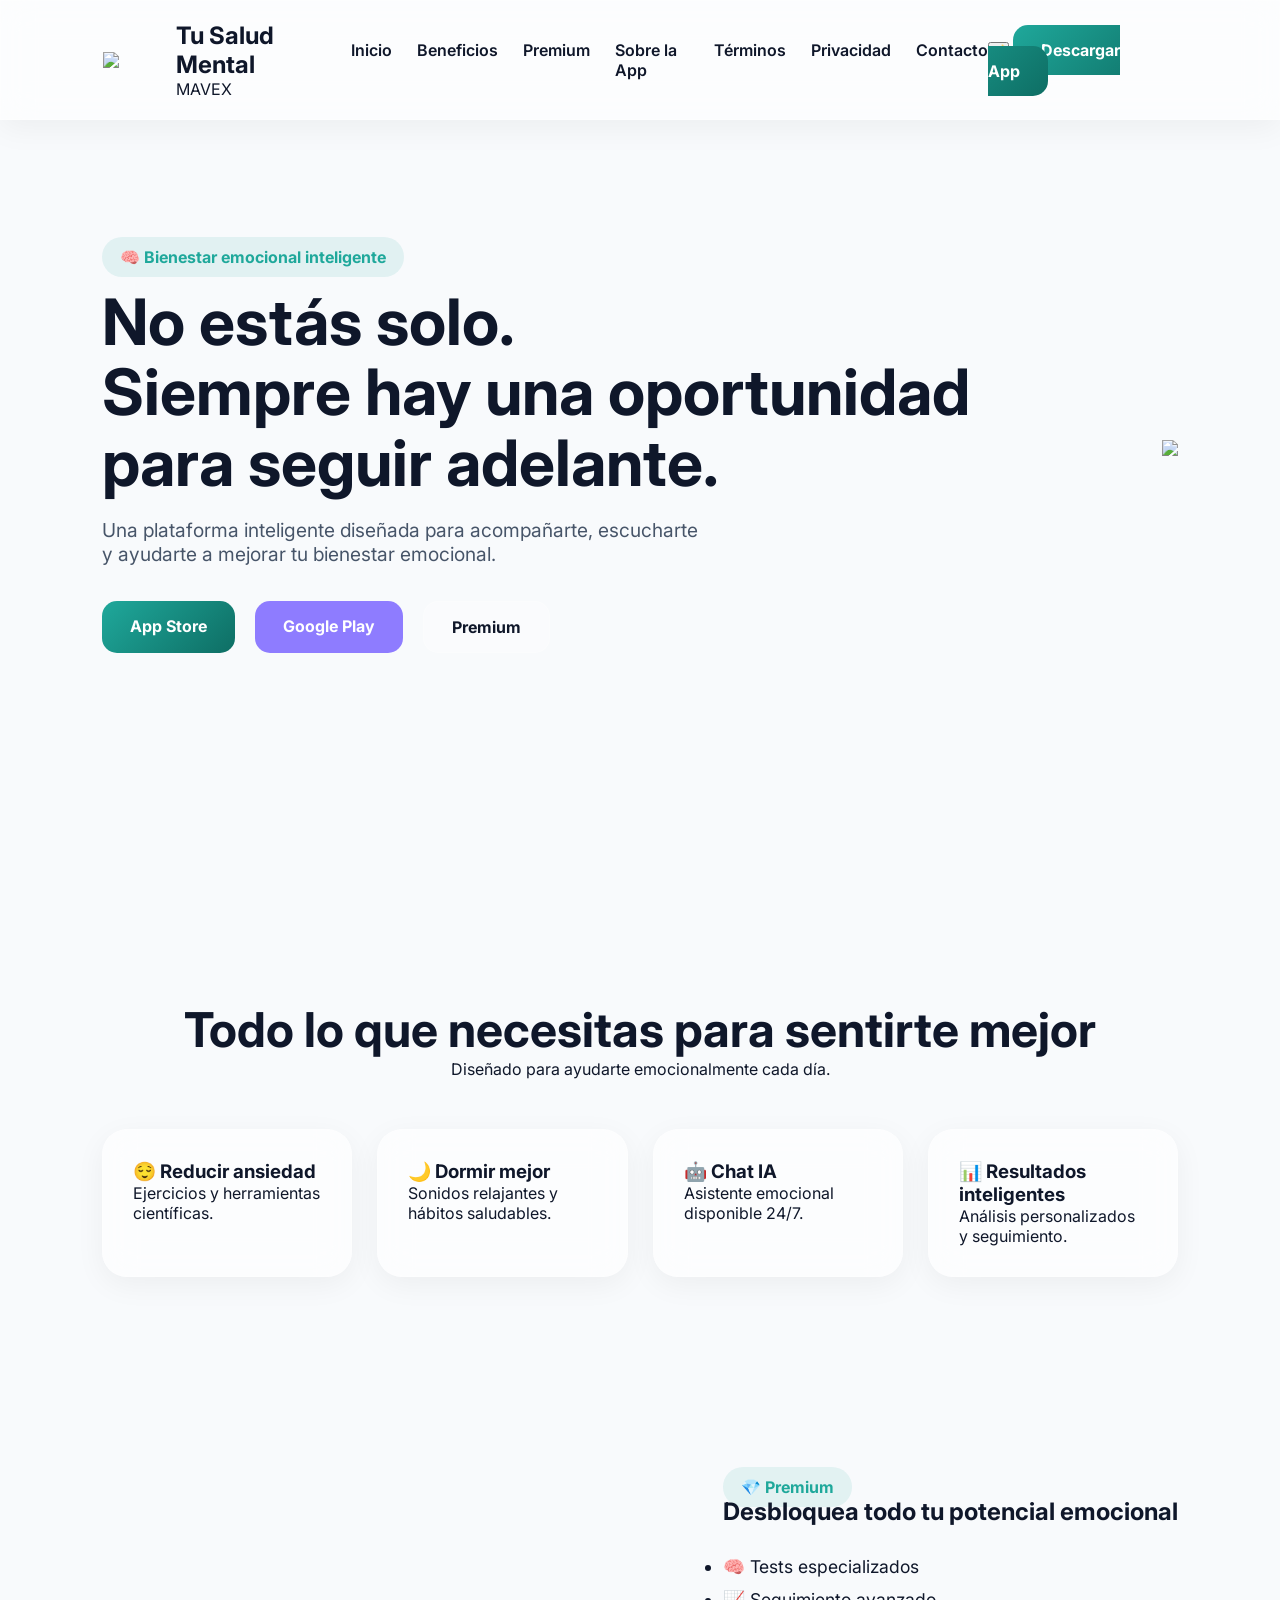
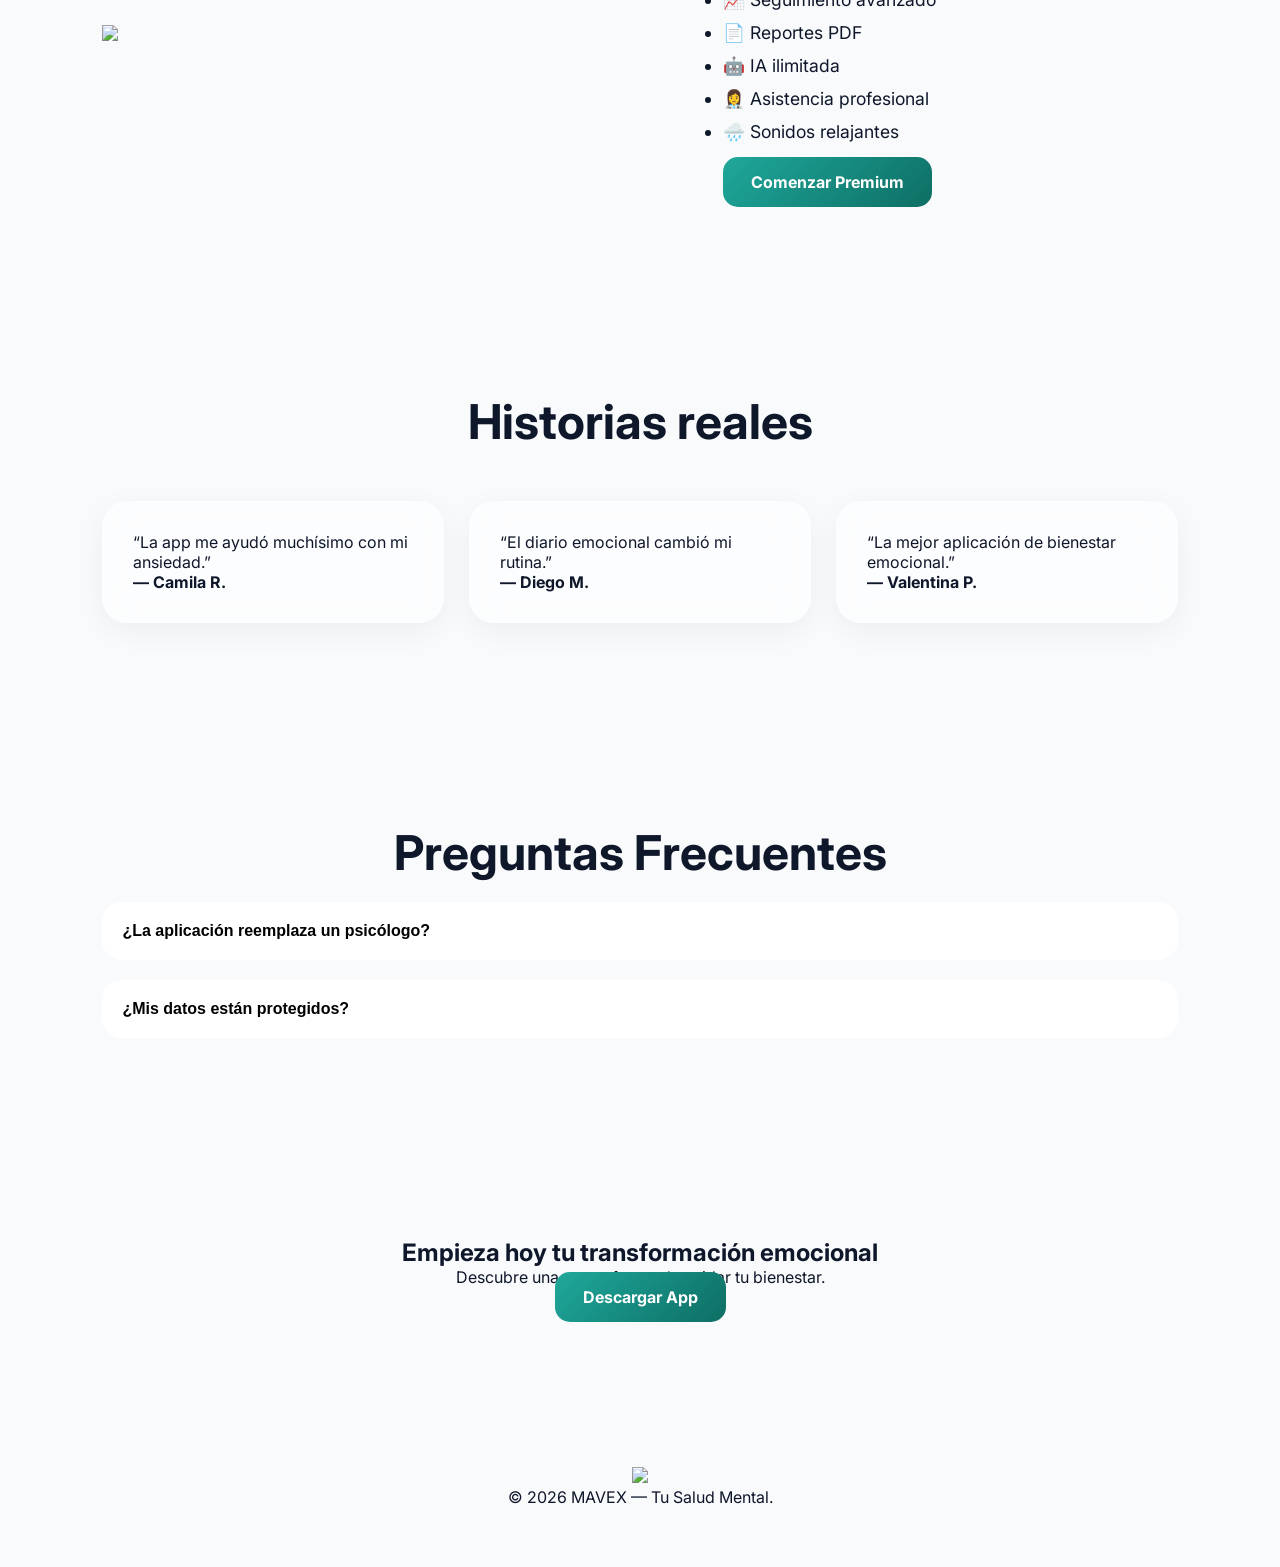
==== index.html @ f55e83e8 "Landing page inicial" ====
<!DOCTYPE html>
<html lang="es">
<head>
  <meta charset="UTF-8">
  <meta name="viewport" content="width=device-width, initial-scale=1.0">

  <title>Tu Salud Mental | MAVEX</title>

  <meta name="description" content="No estás solo. Plataforma inteligente para mejorar tu bienestar emocional.">

  <meta property="og:title" content="Tu Salud Mental">
  <meta property="og:description" content="Aplicación premium de bienestar emocional.">
  <meta property="og:image" content="assets/images/TuSaludMental.png">

  <link rel="stylesheet" href="css/style.css">
  <link rel="stylesheet" href="css/animations.css">
  <link rel="stylesheet" href="css/dark-mode.css">

  <link rel="preconnect" href="https://fonts.googleapis.com">
  <link rel="preconnect" href="https://fonts.gstatic.com" crossorigin>
   <link href="https://fonts.googleapis.com/css2?family=Inter:wght@300;400;500;600;700;800&display=swap" rel="stylesheet">

  <script src="https://cdnjs.cloudflare.com/ajax/libs/gsap/3.12.2/gsap.min.js"></script>
  <script src="https://cdnjs.cloudflare.com/ajax/libs/particles.js/2.0.0/particles.min.js"></script>
  <script src="https://unpkg.com/aos@2.3.1/dist/aos.js"></script>
  <link href="https://unpkg.com/aos@2.3.1/dist/aos.css" rel="stylesheet">
</head>
<body>

<div id="particles-js"></div>

<header class="navbar glass">
  <div class="logo-container">
    <img src="assets/images/TuSaludMental.png" class="logo">

    <div>
      <h2>Tu Salud Mental</h2>
      <span>MAVEX</span>
    </div>
  </div>

  <nav>
    <a href="#inicio">Inicio</a>
    <a href="#beneficios">Beneficios</a>
    <a href="#premium">Premium</a>
    <a href="about.html">Sobre la App</a>
    <a href="terms.html">Términos</a>
    <a href="privacy.html">Privacidad</a>
    <a href="contact.html">Contacto</a>
  </nav>

  <div class="nav-buttons">
    <button id="theme-toggle">🌙</button>
    <a class="btn-primary">Descargar App</a>
  </div>
</header>

<section class="hero" id="inicio">

  <div class="hero-content" data-aos="fade-right">

    <span class="badge">🧠 Bienestar emocional inteligente</span>

    <h1>
      No estás solo.<br>
      Siempre hay una oportunidad para seguir adelante.
    </h1>

    <p>
      Una plataforma inteligente diseñada para acompañarte,
      escucharte y ayudarte a mejorar tu bienestar emocional.
    </p>

    <div class="hero-buttons">
      <a class="btn-primary">App Store</a>
      <a class="btn-secondary">Google Play</a>
      <a class="btn-glass">Premium</a>
    </div>

  </div>
  <div class="hero-image" data-aos="fade-left">
    <img src="assets/images/app-mockup.png" id="phone">
  </div>

</section>

<section class="benefits" id="beneficios">

  <div class="section-title">
    <h2>Todo lo que necesitas para sentirte mejor</h2>
    <p>Diseñado para ayudarte emocionalmente cada día.</p>
  </div>

  <div class="cards-grid">

    <div class="card glass">
      <h3>😌 Reducir ansiedad</h3>
      <p>Ejercicios y herramientas científicas.</p>
    </div>
    <div class="card glass">
      <h3>🌙 Dormir mejor</h3>
      <p>Sonidos relajantes y hábitos saludables.</p>
    </div>

    <div class="card glass">
      <h3>🤖 Chat IA</h3>
      <p>Asistente emocional disponible 24/7.</p>
    </div>

    <div class="card glass">
      <h3>📊 Resultados inteligentes</h3>
      <p>Análisis personalizados y seguimiento.</p>
    </div>

  </section>

<section class="premium-section" id="premium">

  <div class="premium-left" data-aos="zoom-in">
    <img src="assets/images/TuSaludMental.png">
  </div>

  <div class="premium-right">

    <span class="badge">💎 Premium</span>

    <h2>Desbloquea todo tu potencial emocional</h2>

    <ul>
      <li>🧠 Tests especializados</li>
      <li>📈 Seguimiento avanzado</li>
      <li>📄 Reportes PDF</li>
      <li>🤖 IA ilimitada</li>
      <li>👩‍⚕️ Asistencia profesional</li>
      <li>🌧️ Sonidos relajantes</li>
    </ul>
     <a class="btn-primary">Comenzar Premium</a>

  </div>

</section>

<section class="testimonials">

  <div class="section-title">
    <h2>Historias reales</h2>
  </div>

  <div class="cards-grid">

    <div class="testimonial glass">
      <p>
        “La app me ayudó muchísimo con mi ansiedad.”
      </p>
      <h4>— Camila R.</h4>
    </div>
     <div class="testimonial glass">
      <p>
        “El diario emocional cambió mi rutina.”
      </p>
      <h4>— Diego M.</h4>
    </div>

    <div class="testimonial glass">
      <p>
        “La mejor aplicación de bienestar emocional.”
      </p>
      <h4>— Valentina P.</h4>
    </div>

  </div>
  </section>

<section class="faq">

  <div class="section-title">
    <h2>Preguntas Frecuentes</h2>
  </div>

  <div class="faq-item">
    <button class="faq-question">
      ¿La aplicación reemplaza un psicólogo?
    </button>

    <div class="faq-answer">
      No. Es una herramienta de apoyo emocional.
    </div>
  </div>
   <div class="faq-item">
    <button class="faq-question">
      ¿Mis datos están protegidos?
    </button>

    <div class="faq-answer">
      Sí. Utilizamos cifrado y Firebase Cloud.
    </div>
  </div>

</section>
<section class="cta">

  <h2>Empieza hoy tu transformación emocional</h2>

  <p>
    Descubre una nueva forma de cuidar tu bienestar.
  </p>

  <a class="btn-primary">Descargar App</a>

</section>

<footer>

  <div class="footer-logo">
    <img src="assets/images/logo_mavex.png">
  </div>

  <p>
    © 2026 MAVEX — Tu Salud Mental.
  </p>

</footer>
<script src="js/main.js"></script>
<script src="js/dark-mode.js"></script>
<script src="js/particles.js"></script>

</body>
</html>
---- css/style.css ----
*{
  margin:0;
  padding:0;
  box-sizing:border-box;
}

body{
  font-family:'Inter',sans-serif;
  background:#F8FAFC;
  color:#0F172A;
  overflow-x:hidden;
}

:root{
  --primary:#1FA89B;
  --dark:#0E6E64;
  --purple:#8E7CFF;
  --light:#FFFFFF;
  --bg:#F8FAFC;
  --black:#0F172A;
}

.navbar{
  position:fixed;
  top:0;
  width:100%;
  display:flex;
  justify-content:space-between;
  align-items:center;
  padding:20px 8%;
  z-index:999;
}

.glass{
  backdrop-filter:blur(16px);
  background:rgba(255,255,255,.6);
  border:1px solid rgba(255,255,255,.2);
  box-shadow:0 8px 30px rgba(0,0,0,.05);
}

.logo{
  width:60px;
}
.logo-container{
  display:flex;
  align-items:center;
  gap:15px;
}

nav{
  display:flex;
  gap:25px;
}

nav a{
  text-decoration:none;
  color:var(--black);
  font-weight:600;
}

.hero{
  min-height:100vh;
  display:flex;
  align-items:center;
  justify-content:space-between;
  padding:120px 8%;
  gap:50px;
}

.hero-content h1{
  font-size:4rem;
  line-height:1.1;
  margin:20px 0;
}

.hero-content p{
  font-size:1.2rem;
  color:#475569;
  max-width:600px;
}
.badge{
  background:rgba(31,168,155,.1);
  color:var(--primary);
  padding:10px 18px;
  border-radius:999px;
  font-weight:700;
}

.hero-buttons{
  display:flex;
  gap:20px;
  margin-top:35px;
}

.btn-primary,
.btn-secondary,
.btn-glass{
  padding:15px 28px;
  border-radius:15px;
  cursor:pointer;
  transition:.3s;
  font-weight:700;
}

.btn-primary{
  background:linear-gradient(135deg,var(--primary),var(--dark));
  color:white;
}

.btn-secondary{
  background:var(--purple);
  color:white;
}
.btn-glass{
  border:1px solid rgba(255,255,255,.2);
  background:rgba(255,255,255,.3);
}

.btn-primary:hover,
.btn-secondary:hover,
.btn-glass:hover{
  transform:translateY(-5px);
}

.hero-image img{
  width:420px;
  animation:float 4s ease-in-out infinite;
}

@keyframes float{
  0%{transform:translateY(0px)}
  50%{transform:translateY(-20px)}
  100%{transform:translateY(0px)}
}

.cards-grid{
  display:grid;
  grid-template-columns:repeat(auto-fit,minmax(250px,1fr));
  gap:25px;
  margin-top:50px;
}
.card,
.testimonial{
  padding:30px;
  border-radius:25px;
}

section{
  padding:100px 8%;
}

.section-title{
  text-align:center;
}

.section-title h2{
  font-size:3rem;
}

.premium-section{
  display:flex;
  align-items:center;
  justify-content:space-between;
  gap:60px;
}

.premium-left img{
  width:400px;
}
.premium-right ul{
  margin:30px 0;
}

.premium-right li{
  margin:12px 0;
  font-size:1.1rem;
}

.faq-item{
  margin-top:20px;
  border-radius:20px;
  overflow:hidden;
}

.faq-question{
  width:100%;
  padding:20px;
  border:none;
  background:#fff;
  font-size:1rem;
  font-weight:700;
  cursor:pointer;
  text-align:left;
}
.faq-answer{
  display:none;
  padding:20px;
  background:#f1f5f9;
}

.cta{
  text-align:center;
}

footer{
  padding:60px 8%;
  text-align:center;
}

footer img{
  width:200px;
}

@media(max-width:900px){

  nav{
    display:none;
  }

  .hero,
  .premium-section{
    flex-direction:column;
    text-align:center;
  }

  .hero-content h1{
    font-size:2.5rem;
  }

  .hero-image img,
  .premium-left img{
    width:280px;
  }

}
---- css/dark-mode.css ----
body.dark{
  background:#0F172A;
  color:white;
}

body.dark .glass{
  background:rgba(15,23,42,.6);
}

body.dark nav a{
  color:white;
}

body.dark .faq-question{
  background:#1E293B;
  color:white;
}
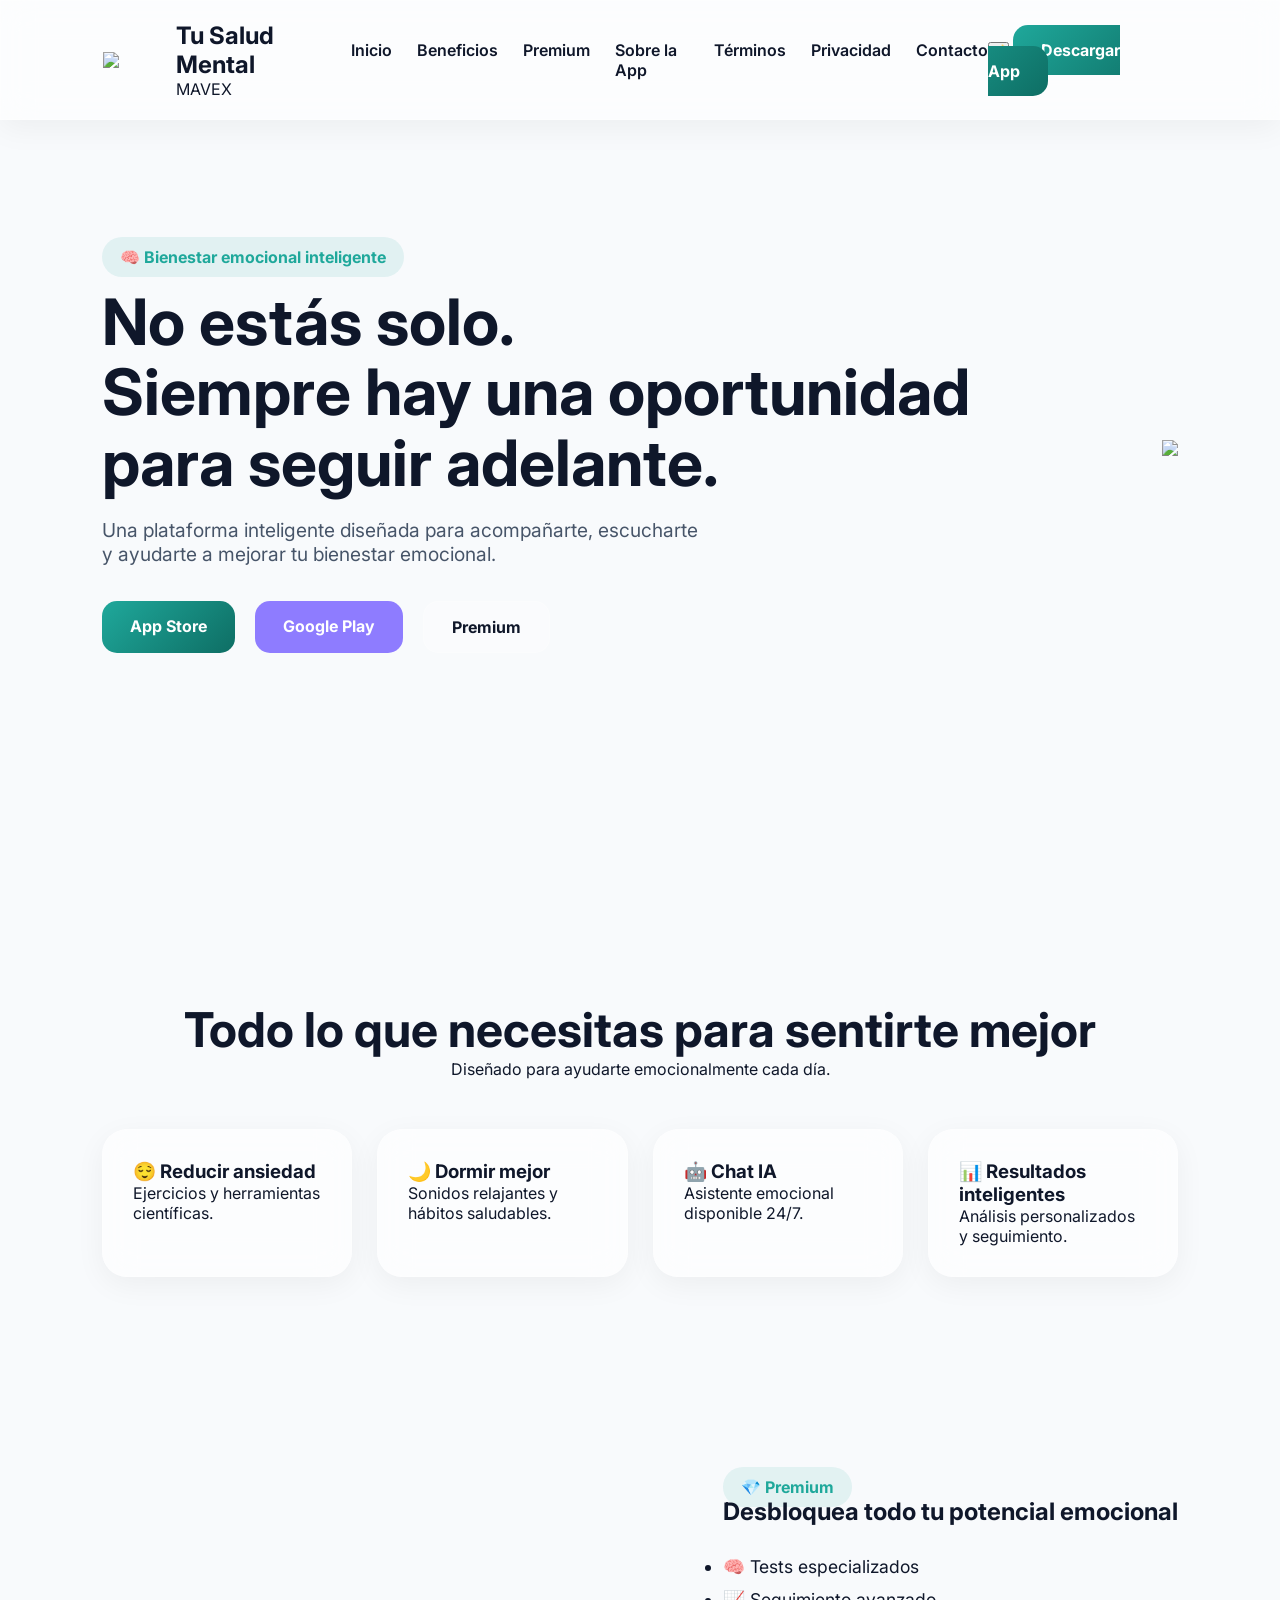
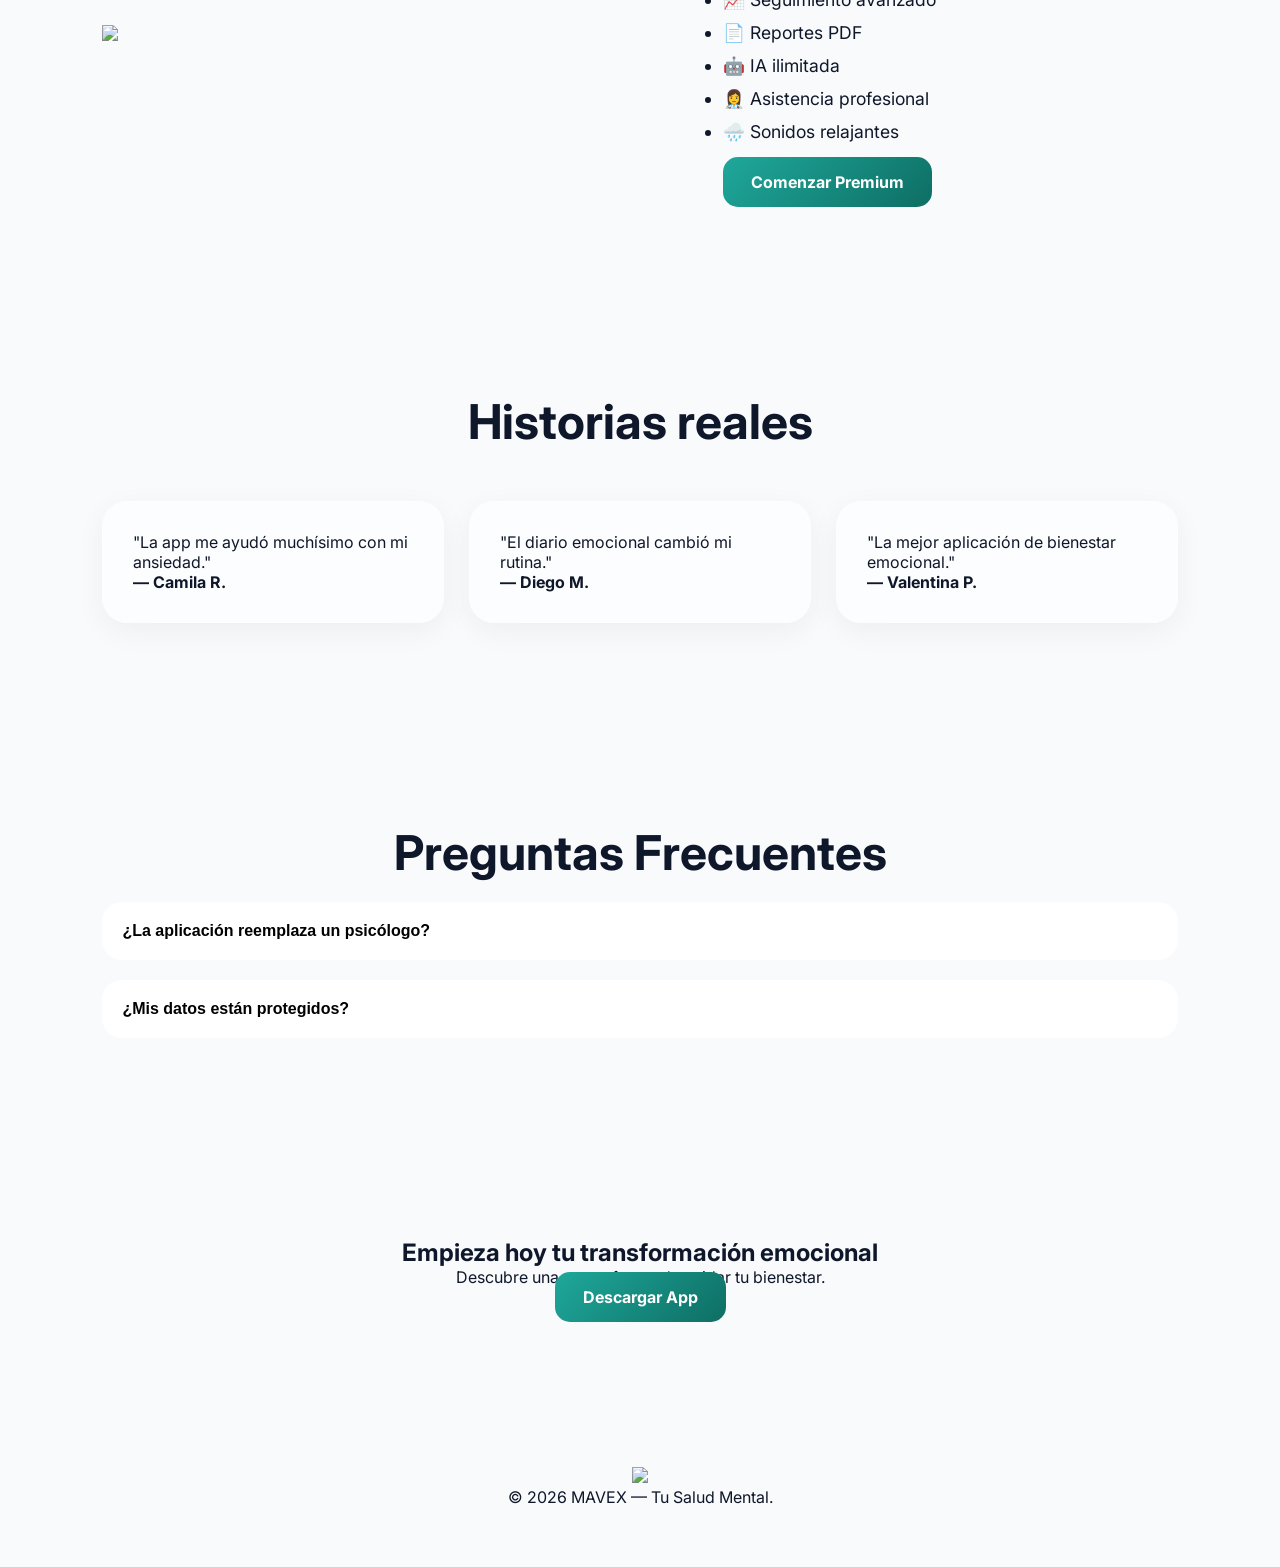
==== commit 04799348: "Fix image paths for GitHub Pages" ====
--- a/index.html
+++ b/index.html
@@ -1,228 +1,228 @@
-<!DOCTYPE html>
-<html lang="es">
-<head>
-  <meta charset="UTF-8">
-  <meta name="viewport" content="width=device-width, initial-scale=1.0">
-
-  <title>Tu Salud Mental | MAVEX</title>
-
-  <meta name="description" content="No estás solo. Plataforma inteligente para mejorar tu bienestar emocional.">
-
-  <meta property="og:title" content="Tu Salud Mental">
-  <meta property="og:description" content="Aplicación premium de bienestar emocional.">
-  <meta property="og:image" content="assets/images/TuSaludMental.png">
-
-  <link rel="stylesheet" href="css/style.css">
-  <link rel="stylesheet" href="css/animations.css">
-  <link rel="stylesheet" href="css/dark-mode.css">
-
-  <link rel="preconnect" href="https://fonts.googleapis.com">
-  <link rel="preconnect" href="https://fonts.gstatic.com" crossorigin>
-   <link href="https://fonts.googleapis.com/css2?family=Inter:wght@300;400;500;600;700;800&display=swap" rel="stylesheet">
-
-  <script src="https://cdnjs.cloudflare.com/ajax/libs/gsap/3.12.2/gsap.min.js"></script>
-  <script src="https://cdnjs.cloudflare.com/ajax/libs/particles.js/2.0.0/particles.min.js"></script>
-  <script src="https://unpkg.com/aos@2.3.1/dist/aos.js"></script>
-  <link href="https://unpkg.com/aos@2.3.1/dist/aos.css" rel="stylesheet">
-</head>
-<body>
-
-<div id="particles-js"></div>
-
-<header class="navbar glass">
-  <div class="logo-container">
-    <img src="assets/images/TuSaludMental.png" class="logo">
-
-    <div>
-      <h2>Tu Salud Mental</h2>
-      <span>MAVEX</span>
-    </div>
-  </div>
-
-  <nav>
-    <a href="#inicio">Inicio</a>
-    <a href="#beneficios">Beneficios</a>
-    <a href="#premium">Premium</a>
-    <a href="about.html">Sobre la App</a>
-    <a href="terms.html">Términos</a>
-    <a href="privacy.html">Privacidad</a>
-    <a href="contact.html">Contacto</a>
-  </nav>
-
-  <div class="nav-buttons">
-    <button id="theme-toggle">🌙</button>
-    <a class="btn-primary">Descargar App</a>
-  </div>
-</header>
-
-<section class="hero" id="inicio">
-
-  <div class="hero-content" data-aos="fade-right">
-
-    <span class="badge">🧠 Bienestar emocional inteligente</span>
-
-    <h1>
-      No estás solo.<br>
-      Siempre hay una oportunidad para seguir adelante.
-    </h1>
-
-    <p>
-      Una plataforma inteligente diseñada para acompañarte,
-      escucharte y ayudarte a mejorar tu bienestar emocional.
-    </p>
-
-    <div class="hero-buttons">
-      <a class="btn-primary">App Store</a>
-      <a class="btn-secondary">Google Play</a>
-      <a class="btn-glass">Premium</a>
-    </div>
-
-  </div>
-  <div class="hero-image" data-aos="fade-left">
-    <img src="assets/images/app-mockup.png" id="phone">
-  </div>
-
-</section>
-
-<section class="benefits" id="beneficios">
-
-  <div class="section-title">
-    <h2>Todo lo que necesitas para sentirte mejor</h2>
-    <p>Diseñado para ayudarte emocionalmente cada día.</p>
-  </div>
-
-  <div class="cards-grid">
-
-    <div class="card glass">
-      <h3>😌 Reducir ansiedad</h3>
-      <p>Ejercicios y herramientas científicas.</p>
-    </div>
-    <div class="card glass">
-      <h3>🌙 Dormir mejor</h3>
-      <p>Sonidos relajantes y hábitos saludables.</p>
-    </div>
-
-    <div class="card glass">
-      <h3>🤖 Chat IA</h3>
-      <p>Asistente emocional disponible 24/7.</p>
-    </div>
-
-    <div class="card glass">
-      <h3>📊 Resultados inteligentes</h3>
-      <p>Análisis personalizados y seguimiento.</p>
-    </div>
-
-  </section>
-
-<section class="premium-section" id="premium">
-
-  <div class="premium-left" data-aos="zoom-in">
-    <img src="assets/images/TuSaludMental.png">
-  </div>
-
-  <div class="premium-right">
-
-    <span class="badge">💎 Premium</span>
-
-    <h2>Desbloquea todo tu potencial emocional</h2>
-
-    <ul>
-      <li>🧠 Tests especializados</li>
-      <li>📈 Seguimiento avanzado</li>
-      <li>📄 Reportes PDF</li>
-      <li>🤖 IA ilimitada</li>
-      <li>👩‍⚕️ Asistencia profesional</li>
-      <li>🌧️ Sonidos relajantes</li>
-    </ul>
-     <a class="btn-primary">Comenzar Premium</a>
-
-  </div>
-
-</section>
-
-<section class="testimonials">
-
-  <div class="section-title">
-    <h2>Historias reales</h2>
-  </div>
-
-  <div class="cards-grid">
-
-    <div class="testimonial glass">
-      <p>
-        “La app me ayudó muchísimo con mi ansiedad.”
-      </p>
-      <h4>— Camila R.</h4>
-    </div>
-     <div class="testimonial glass">
-      <p>
-        “El diario emocional cambió mi rutina.”
-      </p>
-      <h4>— Diego M.</h4>
-    </div>
-
-    <div class="testimonial glass">
-      <p>
-        “La mejor aplicación de bienestar emocional.”
-      </p>
-      <h4>— Valentina P.</h4>
-    </div>
-
-  </div>
-  </section>
-
-<section class="faq">
-
-  <div class="section-title">
-    <h2>Preguntas Frecuentes</h2>
-  </div>
-
-  <div class="faq-item">
-    <button class="faq-question">
-      ¿La aplicación reemplaza un psicólogo?
-    </button>
-
-    <div class="faq-answer">
-      No. Es una herramienta de apoyo emocional.
-    </div>
-  </div>
-   <div class="faq-item">
-    <button class="faq-question">
-      ¿Mis datos están protegidos?
-    </button>
-
-    <div class="faq-answer">
-      Sí. Utilizamos cifrado y Firebase Cloud.
-    </div>
-  </div>
-
-</section>
-<section class="cta">
-
-  <h2>Empieza hoy tu transformación emocional</h2>
-
-  <p>
-    Descubre una nueva forma de cuidar tu bienestar.
-  </p>
-
-  <a class="btn-primary">Descargar App</a>
-
-</section>
-
-<footer>
-
-  <div class="footer-logo">
-    <img src="assets/images/logo_mavex.png">
-  </div>
-
-  <p>
-    © 2026 MAVEX — Tu Salud Mental.
-  </p>
-
-</footer>
-<script src="js/main.js"></script>
-<script src="js/dark-mode.js"></script>
-<script src="js/particles.js"></script>
-
-</body>
+<!DOCTYPE html>
+<html lang="es">
+<head>
+  <meta charset="UTF-8">
+  <meta name="viewport" content="width=device-width, initial-scale=1.0">
+
+  <title>Tu Salud Mental | MAVEX</title>
+
+  <meta name="description" content="No estás solo. Plataforma inteligente para mejorar tu bienestar emocional.">
+
+  <meta property="og:title" content="Tu Salud Mental">
+  <meta property="og:description" content="Aplicación premium de bienestar emocional.">
+  <meta property="og:image" content="/tu-salud-mental/assets/images/TuSaludMental.png">
+
+  <link rel="stylesheet" href="css/style.css">
+  <link rel="stylesheet" href="css/animations.css">
+  <link rel="stylesheet" href="css/dark-mode.css">
+
+  <link rel="preconnect" href="https://fonts.googleapis.com">
+  <link rel="preconnect" href="https://fonts.gstatic.com" crossorigin>
+   <link href="https://fonts.googleapis.com/css2?family=Inter:wght@300;400;500;600;700;800&display=swap" rel="stylesheet">
+
+  <script src="https://cdnjs.cloudflare.com/ajax/libs/gsap/3.12.2/gsap.min.js"></script>
+  <script src="https://cdnjs.cloudflare.com/ajax/libs/particles.js/2.0.0/particles.min.js"></script>
+  <script src="https://unpkg.com/aos@2.3.1/dist/aos.js"></script>
+  <link href="https://unpkg.com/aos@2.3.1/dist/aos.css" rel="stylesheet">
+</head>
+<body>
+
+<div id="particles-js"></div>
+
+<header class="navbar glass">
+  <div class="logo-container">
+    <img src="/tu-salud-mental/assets/images/TuSaludMental.png" class="logo">
+
+    <div>
+      <h2>Tu Salud Mental</h2>
+      <span>MAVEX</span>
+    </div>
+  </div>
+
+  <nav>
+    <a href="#inicio">Inicio</a>
+    <a href="#beneficios">Beneficios</a>
+    <a href="#premium">Premium</a>
+    <a href="about.html">Sobre la App</a>
+    <a href="terms.html">Términos</a>
+    <a href="privacy.html">Privacidad</a>
+    <a href="contact.html">Contacto</a>
+  </nav>
+
+  <div class="nav-buttons">
+    <button id="theme-toggle">🌙</button>
+    <a class="btn-primary">Descargar App</a>
+  </div>
+</header>
+
+<section class="hero" id="inicio">
+
+  <div class="hero-content" data-aos="fade-right">
+
+    <span class="badge">🧠 Bienestar emocional inteligente</span>
+
+    <h1>
+      No estás solo.<br>
+      Siempre hay una oportunidad para seguir adelante.
+    </h1>
+
+    <p>
+      Una plataforma inteligente diseñada para acompañarte,
+      escucharte y ayudarte a mejorar tu bienestar emocional.
+    </p>
+
+    <div class="hero-buttons">
+      <a class="btn-primary">App Store</a>
+      <a class="btn-secondary">Google Play</a>
+      <a class="btn-glass">Premium</a>
+    </div>
+
+  </div>
+  <div class="hero-image" data-aos="fade-left">
+    <img src="/tu-salud-mental/assets/app-mockup.png" id="phone">
+  </div>
+
+</section>
+
+<section class="benefits" id="beneficios">
+
+  <div class="section-title">
+    <h2>Todo lo que necesitas para sentirte mejor</h2>
+    <p>Diseñado para ayudarte emocionalmente cada día.</p>
+  </div>
+
+  <div class="cards-grid">
+
+    <div class="card glass">
+      <h3>😌 Reducir ansiedad</h3>
+      <p>Ejercicios y herramientas científicas.</p>
+    </div>
+    <div class="card glass">
+      <h3>🌙 Dormir mejor</h3>
+      <p>Sonidos relajantes y hábitos saludables.</p>
+    </div>
+
+    <div class="card glass">
+      <h3>🤖 Chat IA</h3>
+      <p>Asistente emocional disponible 24/7.</p>
+    </div>
+
+    <div class="card glass">
+      <h3>📊 Resultados inteligentes</h3>
+      <p>Análisis personalizados y seguimiento.</p>
+    </div>
+  </div>
+  </section>
+
+<section class="premium-section" id="premium">
+
+  <div class="premium-left" data-aos="zoom-in">
+    <img src="/tu-salud-mental/assets/logo_mavex.png">
+  </div>
+
+  <div class="premium-right">
+
+    <span class="badge">💎 Premium</span>
+
+    <h2>Desbloquea todo tu potencial emocional</h2>
+
+    <ul>
+      <li>🧠 Tests especializados</li>
+      <li>📈 Seguimiento avanzado</li>
+      <li>📄 Reportes PDF</li>
+      <li>🤖 IA ilimitada</li>
+      <li>👩‍⚕️ Asistencia profesional</li>
+      <li>🌧️ Sonidos relajantes</li>
+    </ul>
+     <a class="btn-primary">Comenzar Premium</a>
+
+  </div>
+
+</section>
+
+<section class="testimonials">
+
+  <div class="section-title">
+    <h2>Historias reales</h2>
+  </div>
+
+  <div class="cards-grid">
+
+    <div class="testimonial glass">
+      <p>
+        "La app me ayudó muchísimo con mi ansiedad."
+      </p>
+      <h4>— Camila R.</h4>
+    </div>
+     <div class="testimonial glass">
+      <p>
+        "El diario emocional cambió mi rutina."
+      </p>
+      <h4>— Diego M.</h4>
+    </div>
+
+    <div class="testimonial glass">
+      <p>
+        "La mejor aplicación de bienestar emocional."
+      </p>
+      <h4>— Valentina P.</h4>
+    </div>
+
+  </div>
+  </section>
+
+<section class="faq">
+
+  <div class="section-title">
+    <h2>Preguntas Frecuentes</h2>
+  </div>
+
+  <div class="faq-item">
+    <button class="faq-question">
+      ¿La aplicación reemplaza un psicólogo?
+    </button>
+
+    <div class="faq-answer">
+      No. Es una herramienta de apoyo emocional.
+    </div>
+  </div>
+   <div class="faq-item">
+    <button class="faq-question">
+      ¿Mis datos están protegidos?
+    </button>
+
+    <div class="faq-answer">
+      Sí. Utilizamos cifrado y Firebase Cloud.
+    </div>
+  </div>
+
+</section>
+<section class="cta">
+
+  <h2>Empieza hoy tu transformación emocional</h2>
+
+  <p>
+    Descubre una nueva forma de cuidar tu bienestar.
+  </p>
+
+  <a class="btn-primary">Descargar App</a>
+
+</section>
+
+<footer>
+
+  <div class="footer-logo">
+    <img src="/tu-salud-mental/assets/logo_mavex.png">
+  </div>
+
+  <p>
+    © 2026 MAVEX — Tu Salud Mental.
+  </p>
+
+</footer>
+<script src="js/main.js"></script>
+<script src="js/dark-mode.js"></script>
+<script src="js/particles.js"></script>
+
+</body>
 </html>
--- a/css/style.css
+++ b/css/style.css
@@ -231,5 +231,10 @@
   .premium-left img{
     width:280px;
   }
-
-}
+  
+img {
+  max-width: 100%;
+  display: block;
+}
+  
+}
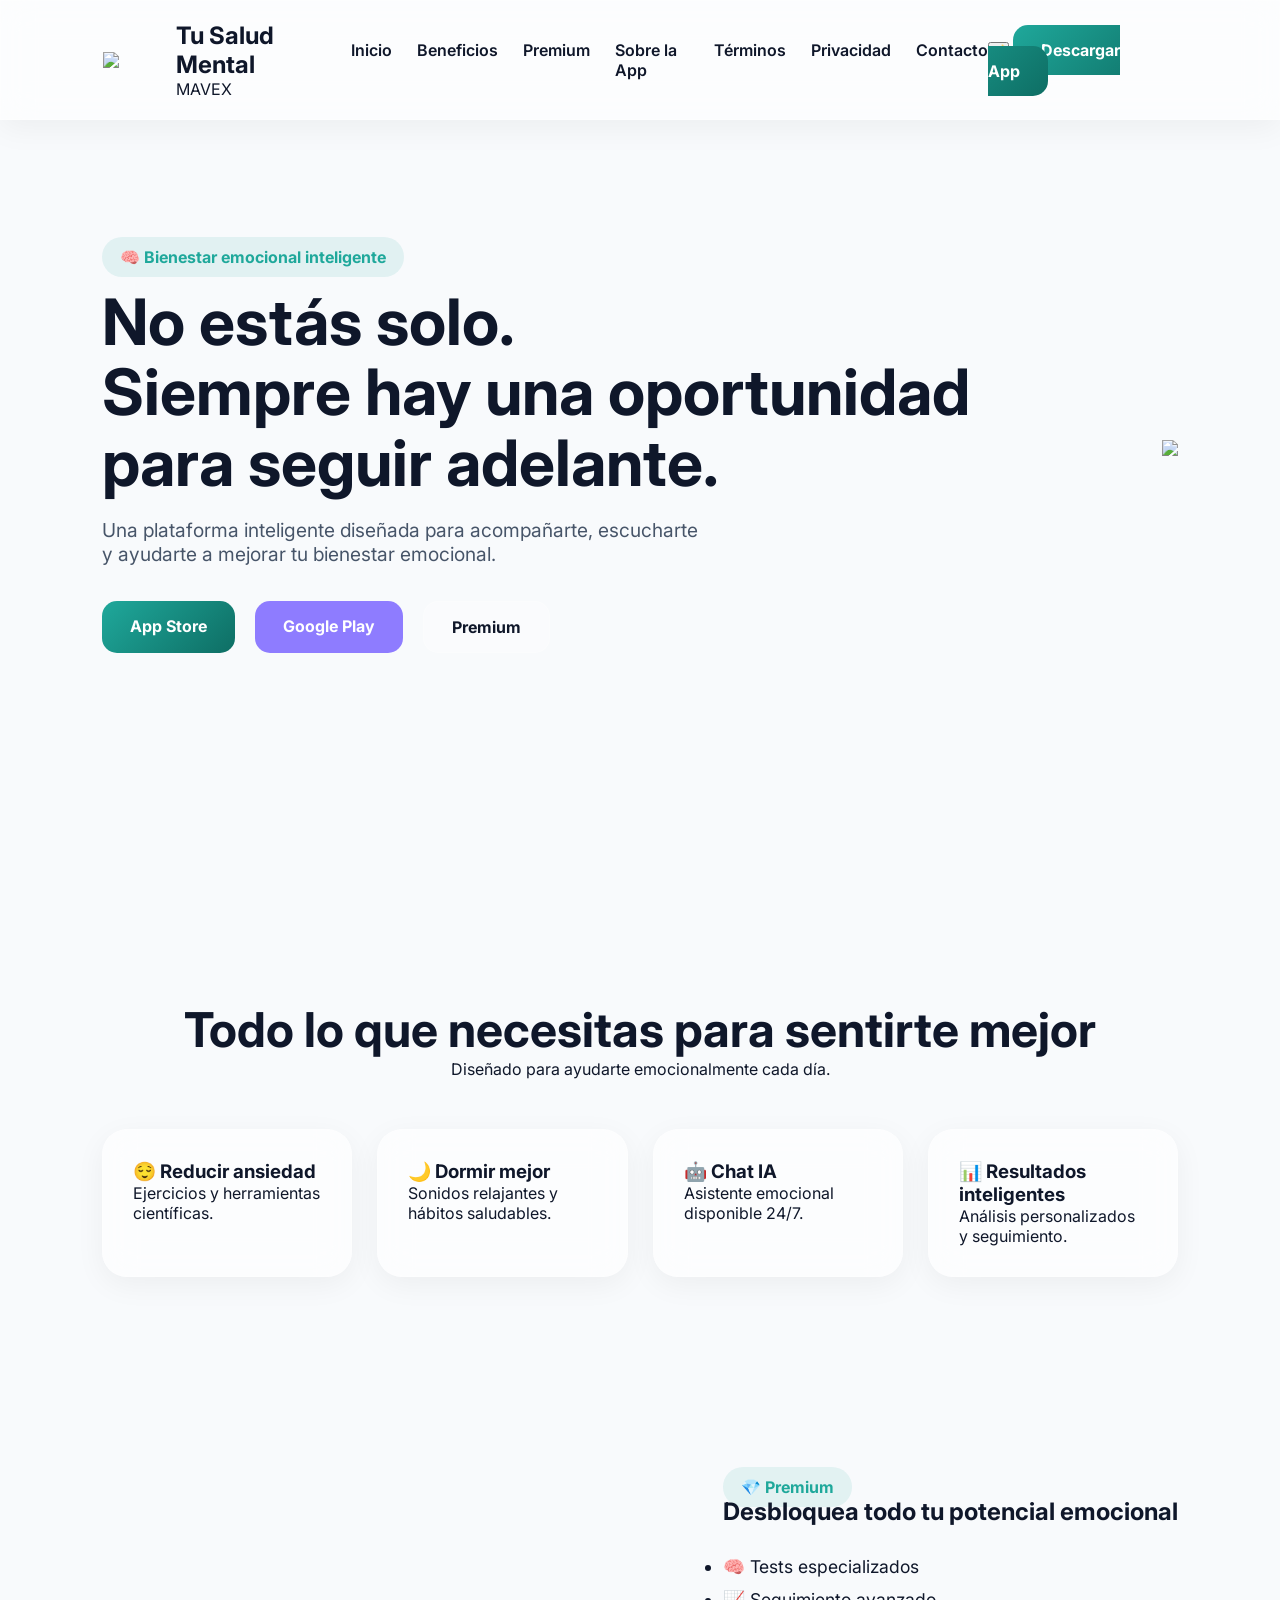
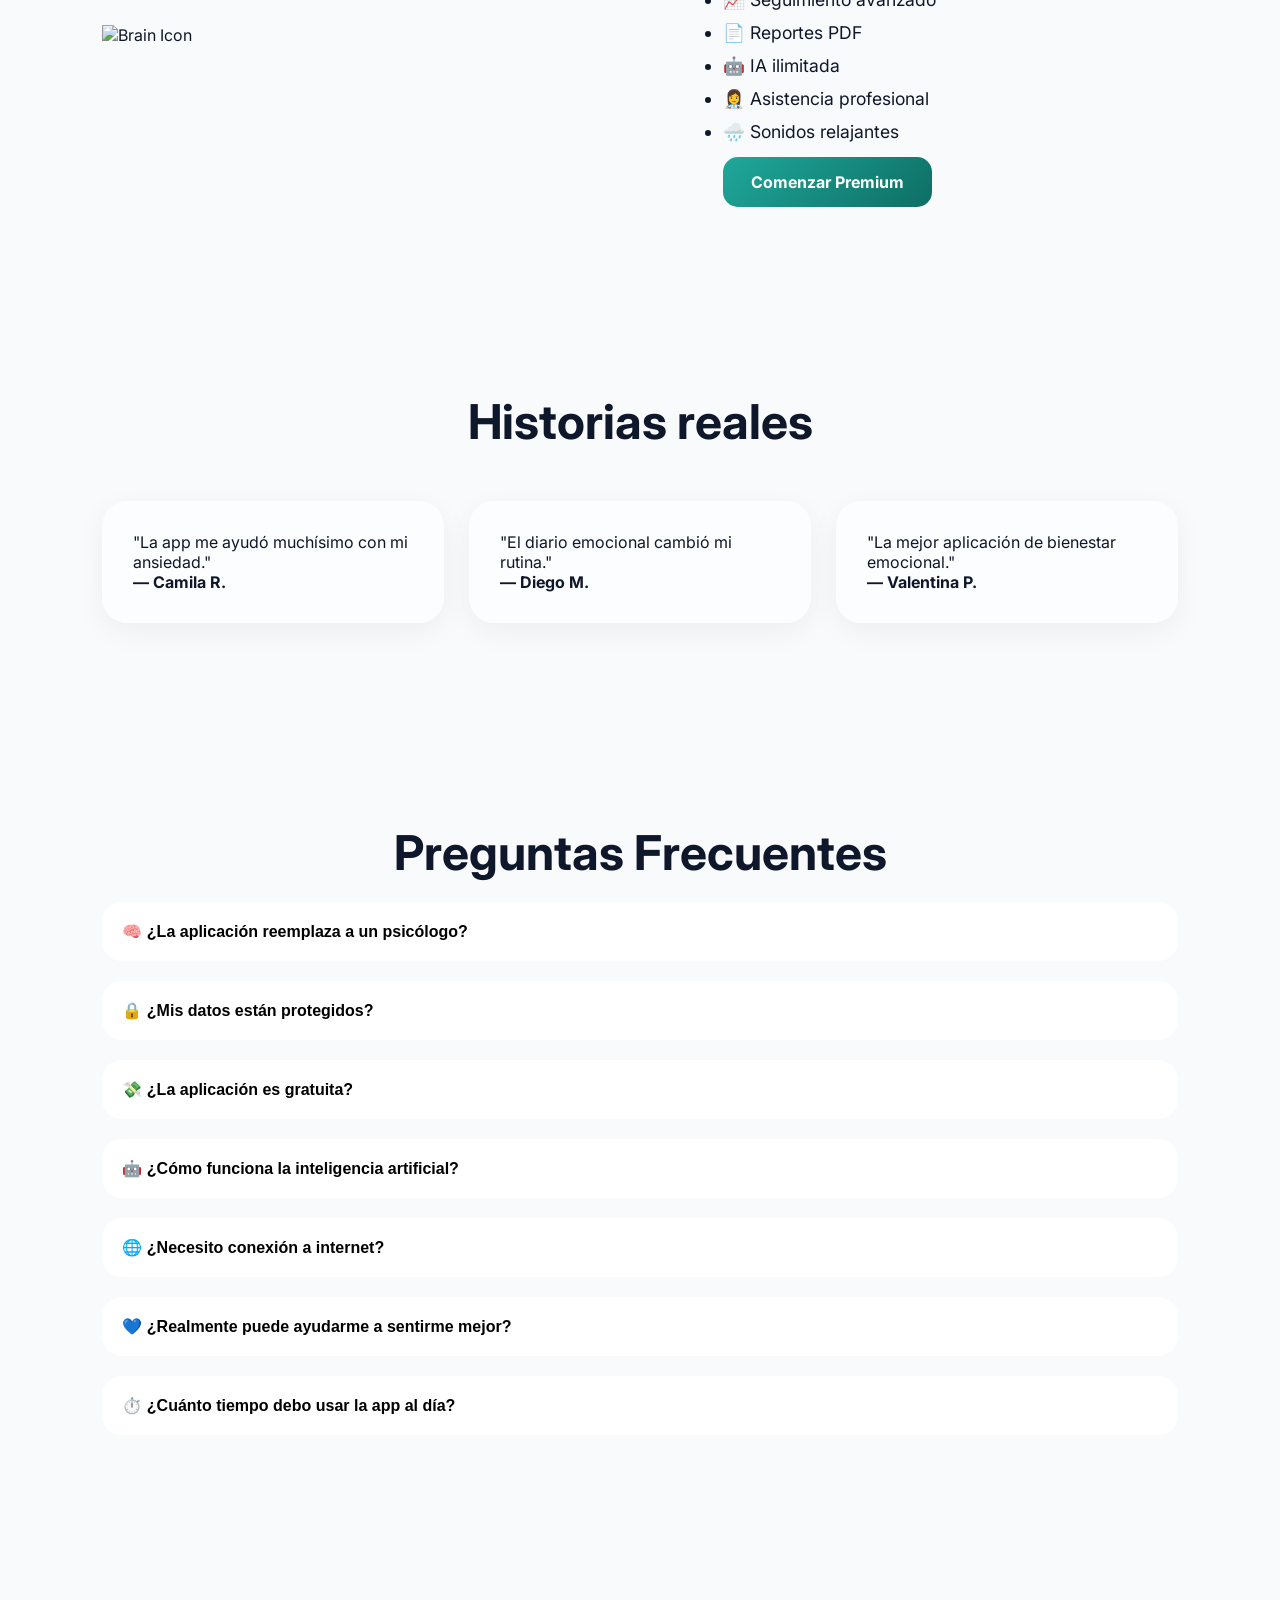
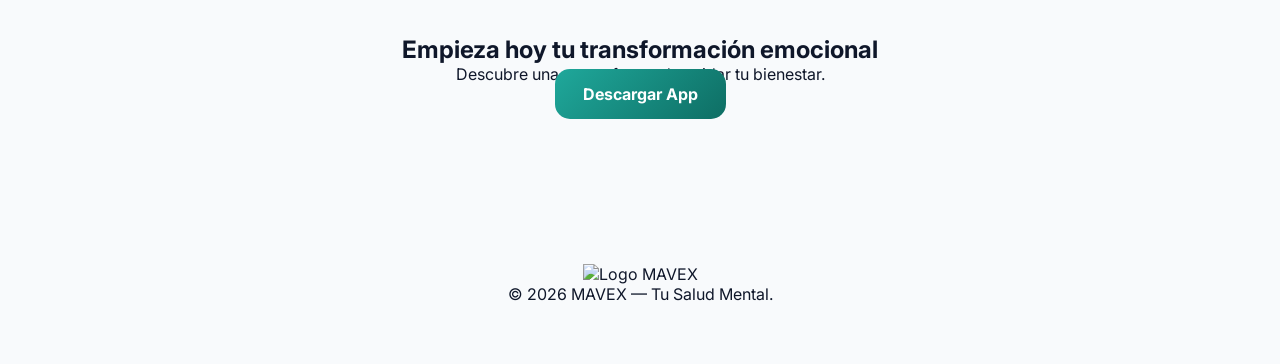
==== commit 641a71e0: "Update HTML with brain icon and improved FAQ section" ====
--- a/index.html
+++ b/index.html
@@ -10,7 +10,7 @@
 
   <meta property="og:title" content="Tu Salud Mental">
   <meta property="og:description" content="Aplicación premium de bienestar emocional.">
-  <meta property="og:image" content="/tu-salud-mental/assets/images/TuSaludMental.png">
+  <meta property="og:image" content="/tu-salud-mental/assets/brain-icon.png">
 
   <link rel="stylesheet" href="css/style.css">
   <link rel="stylesheet" href="css/animations.css">
@@ -31,7 +31,7 @@
 
 <header class="navbar glass">
   <div class="logo-container">
-    <img src="/tu-salud-mental/assets/images/TuSaludMental.png" class="logo">
+    <img src="/tu-salud-mental/assets/brain-icon.png" class="logo">
 
     <div>
       <h2>Tu Salud Mental</h2>
@@ -117,7 +117,7 @@
 <section class="premium-section" id="premium">
 
   <div class="premium-left" data-aos="zoom-in">
-    <img src="/tu-salud-mental/assets/logo_mavex.png">
+    <img src="/tu-salud-mental/assets/brain-icon.png" alt="Brain Icon">
   </div>
 
   <div class="premium-right">
@@ -179,24 +179,76 @@
 
   <div class="faq-item">
     <button class="faq-question">
-      ¿La aplicación reemplaza un psicólogo?
-    </button>
-
-    <div class="faq-answer">
-      No. Es una herramienta de apoyo emocional.
-    </div>
-  </div>
-   <div class="faq-item">
-    <button class="faq-question">
-      ¿Mis datos están protegidos?
-    </button>
-
-    <div class="faq-answer">
-      Sí. Utilizamos cifrado y Firebase Cloud.
-    </div>
-  </div>
-
-</section>
+      🧠 ¿La aplicación reemplaza a un psicólogo?
+    </button>
+
+    <div class="faq-answer">
+      No. Esta app está diseñada como una herramienta de apoyo emocional, no sustituye la ayuda profesional. Puede acompañarte en tu día a día, pero siempre recomendamos acudir a un especialista cuando sea necesario.
+    </div>
+  </div>
+
+  <div class="faq-item">
+    <button class="faq-question">
+      🔒 ¿Mis datos están protegidos?
+    </button>
+
+    <div class="faq-answer">
+      Sí. Tu privacidad es una prioridad. Utilizamos tecnologías de cifrado y servicios seguros en la nube para garantizar que tu información esté siempre protegida y sea completamente confidencial.
+    </div>
+  </div>
+
+  <div class="faq-item">
+    <button class="faq-question">
+      💸 ¿La aplicación es gratuita?
+    </button>
+
+    <div class="faq-answer">
+      Puedes usar funciones básicas de forma gratuita. El plan Premium desbloquea herramientas avanzadas para mejorar tu bienestar emocional.
+    </div>
+  </div>
+
+  <div class="faq-item">
+    <button class="faq-question">
+      🤖 ¿Cómo funciona la inteligencia artificial?
+    </button>
+
+    <div class="faq-answer">
+      La IA analiza tus respuestas y te ofrece recomendaciones personalizadas, ayudándote a comprender mejor tus emociones y tomar decisiones más saludables.
+    </div>
+  </div>
+
+  <div class="faq-item">
+    <button class="faq-question">
+      🌐 ¿Necesito conexión a internet?
+    </button>
+
+    <div class="faq-answer">
+      Algunas funciones funcionan sin conexión, pero para acceder a la IA y el seguimiento avanzado necesitas internet.
+    </div>
+  </div>
+
+  <div class="faq-item">
+    <button class="faq-question">
+      💙 ¿Realmente puede ayudarme a sentirme mejor?
+    </button>
+
+    <div class="faq-answer">
+      Sí. La app está diseñada con herramientas prácticas y fáciles de usar que, con constancia, pueden ayudarte a mejorar tu bienestar emocional.
+    </div>
+  </div>
+
+  <div class="faq-item">
+    <button class="faq-question">
+      ⏱️ ¿Cuánto tiempo debo usar la app al día?
+    </button>
+
+    <div class="faq-answer">
+      No necesitas mucho tiempo. Con solo unos minutos al día puedes empezar a notar cambios positivos en tu estado emocional.
+    </div>
+  </div>
+
+</section>
+
 <section class="cta">
 
   <h2>Empieza hoy tu transformación emocional</h2>
@@ -212,7 +264,7 @@
 <footer>
 
   <div class="footer-logo">
-    <img src="/tu-salud-mental/assets/logo_mavex.png">
+    <img src="/tu-salud-mental/assets/logo_mavex.png" alt="Logo MAVEX">
   </div>
 
   <p>
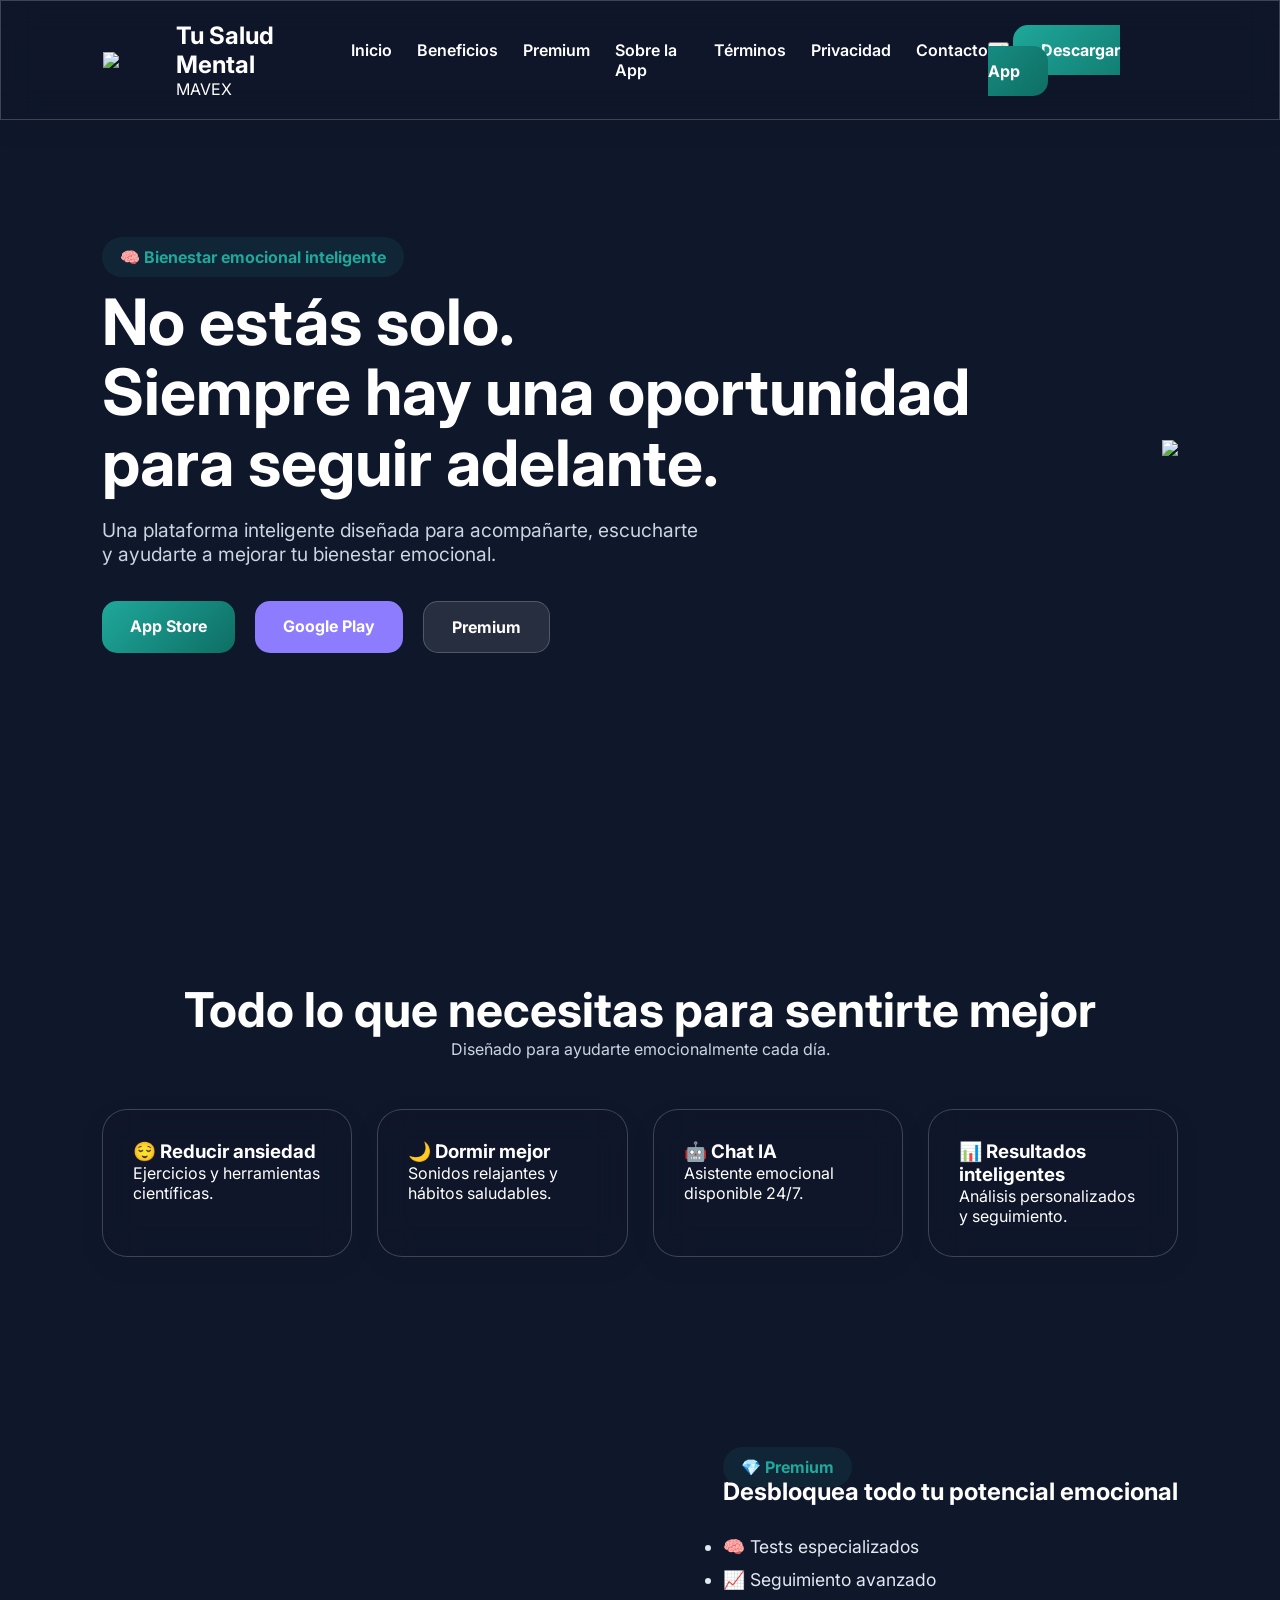
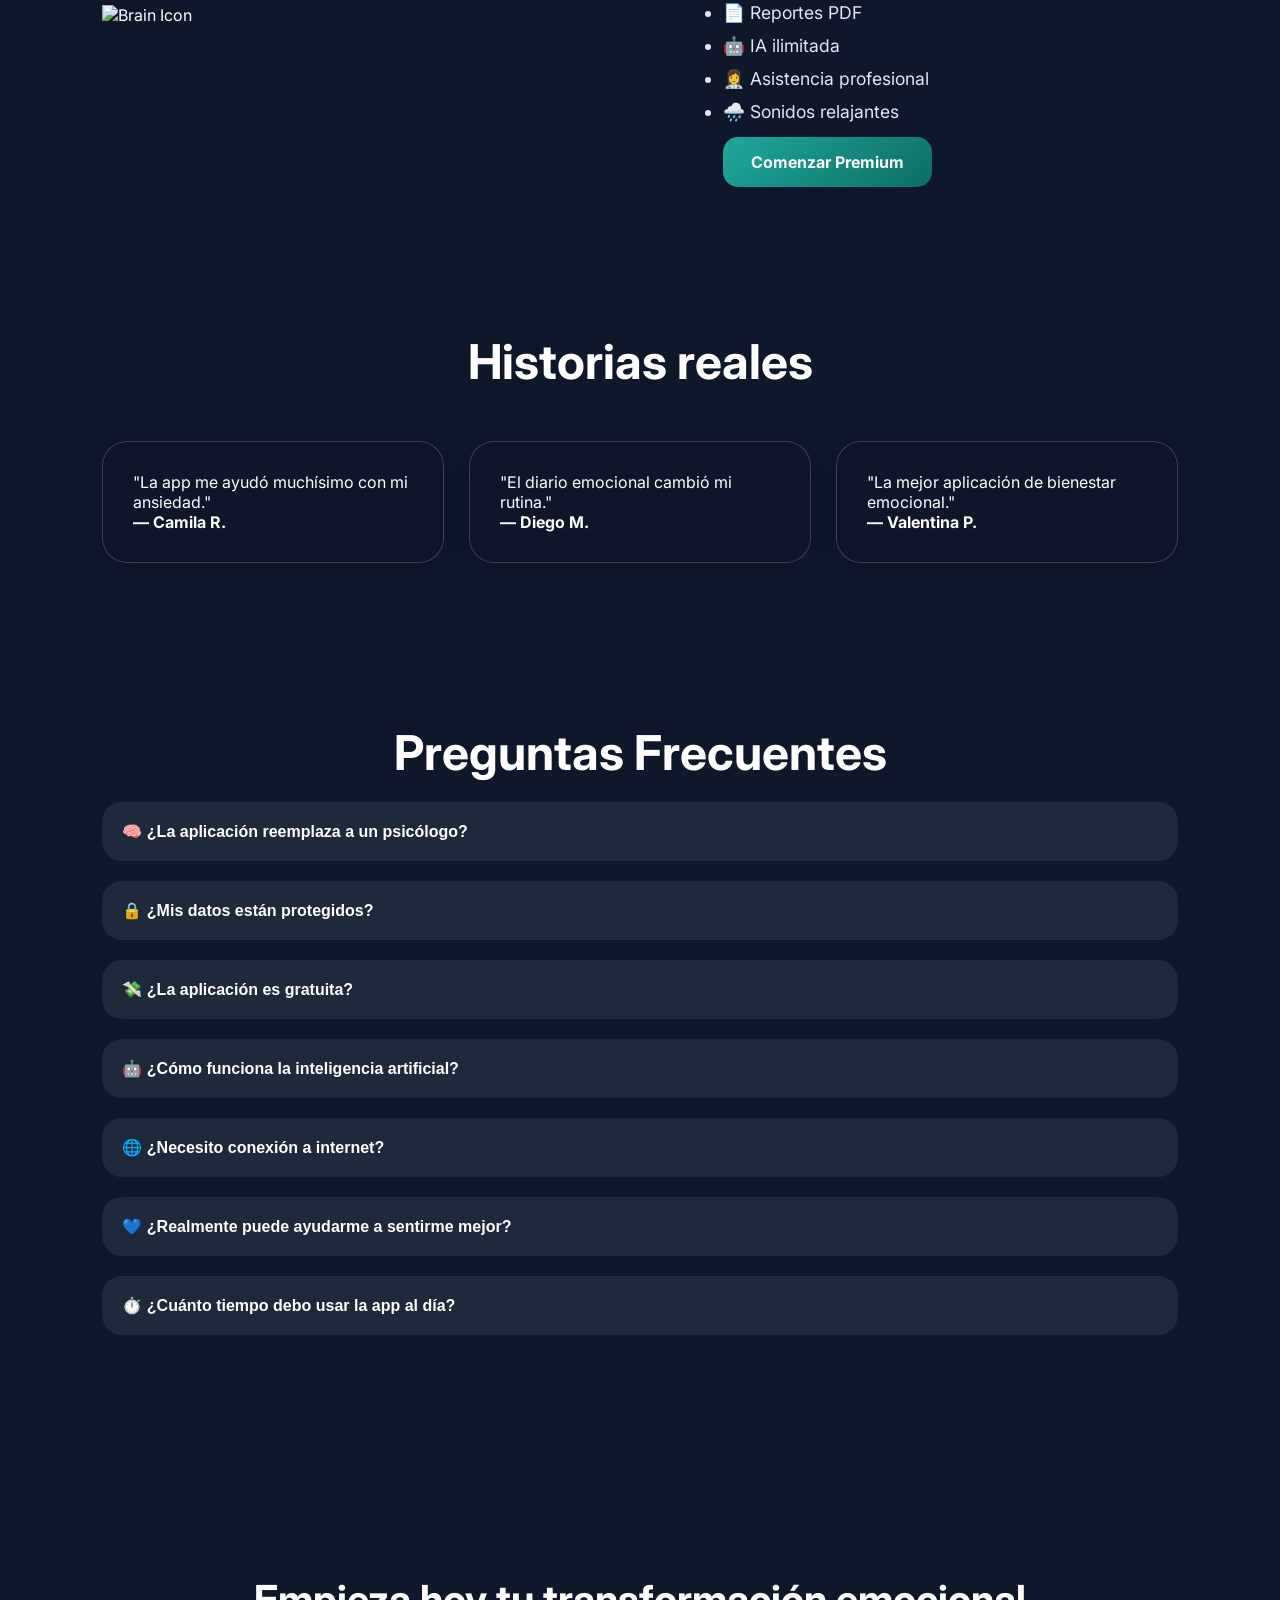
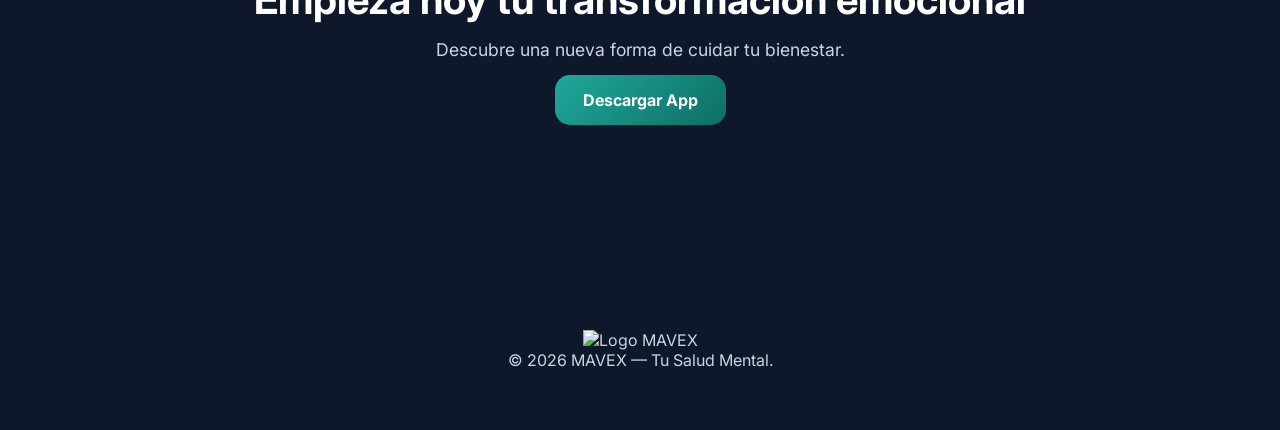
==== commit a2868edb: "Replace brain icon with TuSaludMental image" ====
--- a/index.html
+++ b/index.html
@@ -31,7 +31,7 @@
 
 <header class="navbar glass">
   <div class="logo-container">
-    <img src="/tu-salud-mental/assets/brain-icon.png" class="logo">
+    <img src="/tu-salud-mental/assets/TuSaludMental.png" class="logo">
 
     <div>
       <h2>Tu Salud Mental</h2>
@@ -117,7 +117,7 @@
 <section class="premium-section" id="premium">
 
   <div class="premium-left" data-aos="zoom-in">
-    <img src="/tu-salud-mental/assets/brain-icon.png" alt="Brain Icon">
+    <img src="/tu-salud-mental/assets/TuSaludMental.png" alt="Brain Icon">
   </div>
 
   <div class="premium-right">
@@ -277,4 +277,4 @@
 <script src="js/particles.js"></script>
 
 </body>
-</html>+</html>
--- a/css/style.css
+++ b/css/style.css
@@ -1,240 +1,286 @@
-*{
-  margin:0;
-  padding:0;
-  box-sizing:border-box;
-}
-
-body{
-  font-family:'Inter',sans-serif;
-  background:#F8FAFC;
-  color:#0F172A;
-  overflow-x:hidden;
-}
-
-:root{
-  --primary:#1FA89B;
-  --dark:#0E6E64;
-  --purple:#8E7CFF;
-  --light:#FFFFFF;
-  --bg:#F8FAFC;
-  --black:#0F172A;
-}
-
-.navbar{
-  position:fixed;
-  top:0;
-  width:100%;
-  display:flex;
-  justify-content:space-between;
-  align-items:center;
-  padding:20px 8%;
-  z-index:999;
-}
-
-.glass{
-  backdrop-filter:blur(16px);
-  background:rgba(255,255,255,.6);
-  border:1px solid rgba(255,255,255,.2);
-  box-shadow:0 8px 30px rgba(0,0,0,.05);
-}
-
-.logo{
-  width:60px;
-}
-.logo-container{
-  display:flex;
-  align-items:center;
-  gap:15px;
-}
-
-nav{
-  display:flex;
-  gap:25px;
-}
-
-nav a{
-  text-decoration:none;
-  color:var(--black);
-  font-weight:600;
-}
-
-.hero{
-  min-height:100vh;
-  display:flex;
-  align-items:center;
-  justify-content:space-between;
-  padding:120px 8%;
-  gap:50px;
-}
-
-.hero-content h1{
-  font-size:4rem;
-  line-height:1.1;
-  margin:20px 0;
-}
-
-.hero-content p{
-  font-size:1.2rem;
-  color:#475569;
-  max-width:600px;
-}
-.badge{
-  background:rgba(31,168,155,.1);
-  color:var(--primary);
-  padding:10px 18px;
-  border-radius:999px;
-  font-weight:700;
-}
-
-.hero-buttons{
-  display:flex;
-  gap:20px;
-  margin-top:35px;
-}
-
-.btn-primary,
-.btn-secondary,
-.btn-glass{
-  padding:15px 28px;
-  border-radius:15px;
-  cursor:pointer;
-  transition:.3s;
-  font-weight:700;
-}
-
-.btn-primary{
-  background:linear-gradient(135deg,var(--primary),var(--dark));
-  color:white;
-}
-
-.btn-secondary{
-  background:var(--purple);
-  color:white;
-}
-.btn-glass{
-  border:1px solid rgba(255,255,255,.2);
-  background:rgba(255,255,255,.3);
-}
-
-.btn-primary:hover,
-.btn-secondary:hover,
-.btn-glass:hover{
-  transform:translateY(-5px);
-}
-
-.hero-image img{
-  width:420px;
-  animation:float 4s ease-in-out infinite;
-}
-
-@keyframes float{
-  0%{transform:translateY(0px)}
-  50%{transform:translateY(-20px)}
-  100%{transform:translateY(0px)}
-}
-
-.cards-grid{
-  display:grid;
-  grid-template-columns:repeat(auto-fit,minmax(250px,1fr));
-  gap:25px;
-  margin-top:50px;
-}
-.card,
-.testimonial{
-  padding:30px;
-  border-radius:25px;
-}
-
-section{
-  padding:100px 8%;
-}
-
-.section-title{
-  text-align:center;
-}
-
-.section-title h2{
-  font-size:3rem;
-}
-
-.premium-section{
-  display:flex;
-  align-items:center;
-  justify-content:space-between;
-  gap:60px;
-}
-
-.premium-left img{
-  width:400px;
-}
-.premium-right ul{
-  margin:30px 0;
-}
-
-.premium-right li{
-  margin:12px 0;
-  font-size:1.1rem;
-}
-
-.faq-item{
-  margin-top:20px;
-  border-radius:20px;
-  overflow:hidden;
-}
-
-.faq-question{
-  width:100%;
-  padding:20px;
-  border:none;
-  background:#fff;
-  font-size:1rem;
-  font-weight:700;
-  cursor:pointer;
-  text-align:left;
-}
-.faq-answer{
-  display:none;
-  padding:20px;
-  background:#f1f5f9;
-}
-
-.cta{
-  text-align:center;
-}
-
-footer{
-  padding:60px 8%;
-  text-align:center;
-}
-
-footer img{
-  width:200px;
-}
-
-@media(max-width:900px){
-
-  nav{
-    display:none;
-  }
-
-  .hero,
-  .premium-section{
-    flex-direction:column;
-    text-align:center;
-  }
-
-  .hero-content h1{
-    font-size:2.5rem;
-  }
-
-  .hero-image img,
-  .premium-left img{
-    width:280px;
-  }
-  
-img {
-  max-width: 100%;
-  display: block;
-}
-  
-}
+*{
+  margin:0;
+  padding:0;
+  box-sizing:border-box;
+}
+
+body{
+  font-family:'Inter',sans-serif;
+  background:#0F172A;
+  color:#FFFFFF;
+  overflow-x:hidden;
+}
+
+:root{
+  --primary:#1FA89B;
+  --dark:#0E6E64;
+  --purple:#8E7CFF;
+  --light:#FFFFFF;
+  --bg:#0F172A;
+  --black:#FFFFFF;
+}
+
+.navbar{
+  position:fixed;
+  top:0;
+  width:100%;
+  display:flex;
+  justify-content:space-between;
+  align-items:center;
+  padding:20px 8%;
+  z-index:999;
+}
+
+.glass{
+  backdrop-filter:blur(16px);
+  background:rgba(15,23,42,.6);
+  border:1px solid rgba(255,255,255,.2);
+  box-shadow:0 8px 30px rgba(0,0,0,.05);
+}
+
+.logo{
+  width:60px;
+}
+.logo-container{
+  display:flex;
+  align-items:center;
+  gap:15px;
+}
+
+nav{
+  display:flex;
+  gap:25px;
+}
+
+nav a{
+  text-decoration:none;
+  color:#FFFFFF;
+  font-weight:600;
+}
+
+.hero{
+  min-height:100vh;
+  display:flex;
+  align-items:center;
+  justify-content:space-between;
+  padding:120px 8%;
+  gap:50px;
+}
+
+.hero-content h1{
+  font-size:4rem;
+  line-height:1.1;
+  margin:20px 0;
+  color:#FFFFFF;
+}
+
+.hero-content p{
+  font-size:1.2rem;
+  color:#CBD5E1;
+  max-width:600px;
+}
+.badge{
+  background:rgba(31,168,155,.1);
+  color:var(--primary);
+  padding:10px 18px;
+  border-radius:999px;
+  font-weight:700;
+}
+
+.hero-buttons{
+  display:flex;
+  gap:20px;
+  margin-top:35px;
+}
+
+.btn-primary,
+.btn-secondary,
+.btn-glass{
+  padding:15px 28px;
+  border-radius:15px;
+  cursor:pointer;
+  transition:.3s;
+  font-weight:700;
+}
+
+.btn-primary{
+  background:linear-gradient(135deg,var(--primary),var(--dark));
+  color:white;
+}
+
+.btn-secondary{
+  background:var(--purple);
+  color:white;
+}
+.btn-glass{
+  border:1px solid rgba(255,255,255,.2);
+  background:rgba(255,255,255,.1);
+  color:#FFFFFF;
+}
+
+.btn-primary:hover,
+.btn-secondary:hover,
+.btn-glass:hover{
+  transform:translateY(-5px);
+}
+
+.hero-image img{
+  width:420px;
+  animation:float 4s ease-in-out infinite;
+}
+
+@keyframes float{
+  0%{transform:translateY(0px)}
+  50%{transform:translateY(-20px)}
+  100%{transform:translateY(0px)}
+}
+
+.cards-grid{
+  display:grid;
+  grid-template-columns:repeat(auto-fit,minmax(250px,1fr));
+  gap:25px;
+  margin-top:50px;
+}
+.card,
+.testimonial{
+  padding:30px;
+  border-radius:25px;
+  background:rgba(30,41,59,.5);
+}
+
+section{
+  padding:80px 8%;
+}
+
+.section-title{
+  text-align:center;
+}
+
+.section-title h2{
+  font-size:3rem;
+  color:#FFFFFF;
+}
+
+.section-title p{
+  color:#CBD5E1;
+}
+
+.premium-section{
+  display:flex;
+  align-items:center;
+  justify-content:space-between;
+  gap:60px;
+  padding:80px 8%;
+  margin-top:40px;
+}
+
+.premium-left img{
+  width:400px;
+}
+
+.premium-right h2{
+  color:#FFFFFF;
+}
+
+.premium-right ul{
+  margin:30px 0;
+}
+
+.premium-right li{
+  margin:12px 0;
+  font-size:1.1rem;
+  color:#E2E8F0;
+}
+
+.faq-item{
+  margin-top:20px;
+  border-radius:20px;
+  overflow:hidden;
+}
+
+.faq-question{
+  width:100%;
+  padding:20px;
+  border:none;
+  background:#1E293B;
+  font-size:1rem;
+  font-weight:700;
+  cursor:pointer;
+  text-align:left;
+  color:#FFFFFF;
+}
+
+.faq-question:hover{
+  background:#334155;
+}
+
+.faq-answer{
+  display:none;
+  padding:20px;
+  background:#0F172A;
+  color:#E2E8F0;
+  font-size:1rem;
+  line-height:1.6;
+  border-top:1px solid #334155;
+}
+
+.faq-answer.active{
+  display:block;
+}
+
+.cta{
+  text-align:center;
+  padding:100px 8%;
+  margin-top:60px;
+}
+
+.cta h2{
+  font-size:2.5rem;
+  margin-bottom:15px;
+  color:#FFFFFF;
+}
+
+.cta p{
+  font-size:1.1rem;
+  color:#CBD5E1;
+  margin-bottom:30px;
+}
+
+footer{
+  padding:60px 8%;
+  text-align:center;
+  margin-top:60px;
+  color:#CBD5E1;
+}
+
+footer img{
+  width:200px;
+}
+
+@media(max-width:900px){
+
+  nav{
+    display:none;
+  }
+
+  .hero,
+  .premium-section{
+    flex-direction:column;
+    text-align:center;
+  }
+
+  .hero-content h1{
+    font-size:2.5rem;
+  }
+
+  .hero-image img,
+  .premium-left img{
+    width:280px;
+  }
+  
+img {
+  max-width: 100%;
+  display: block;
+}
+  
+}
